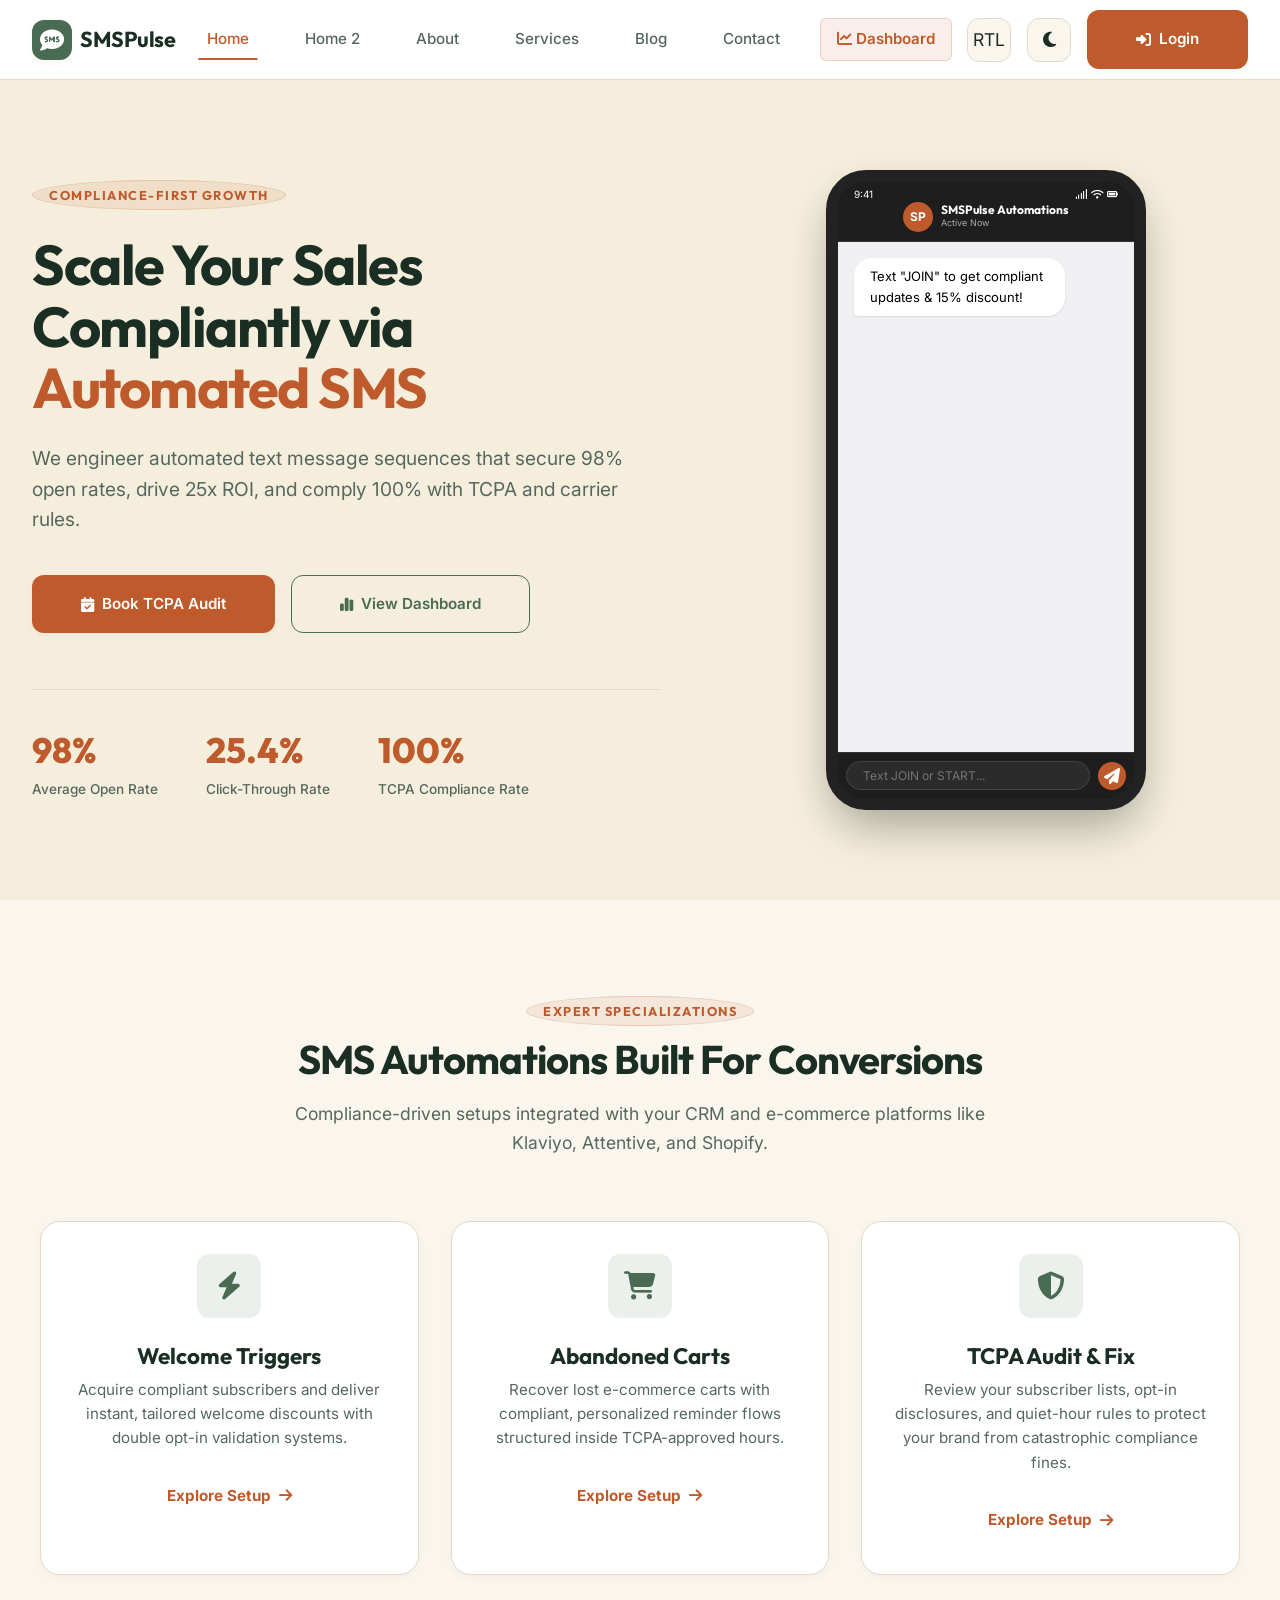
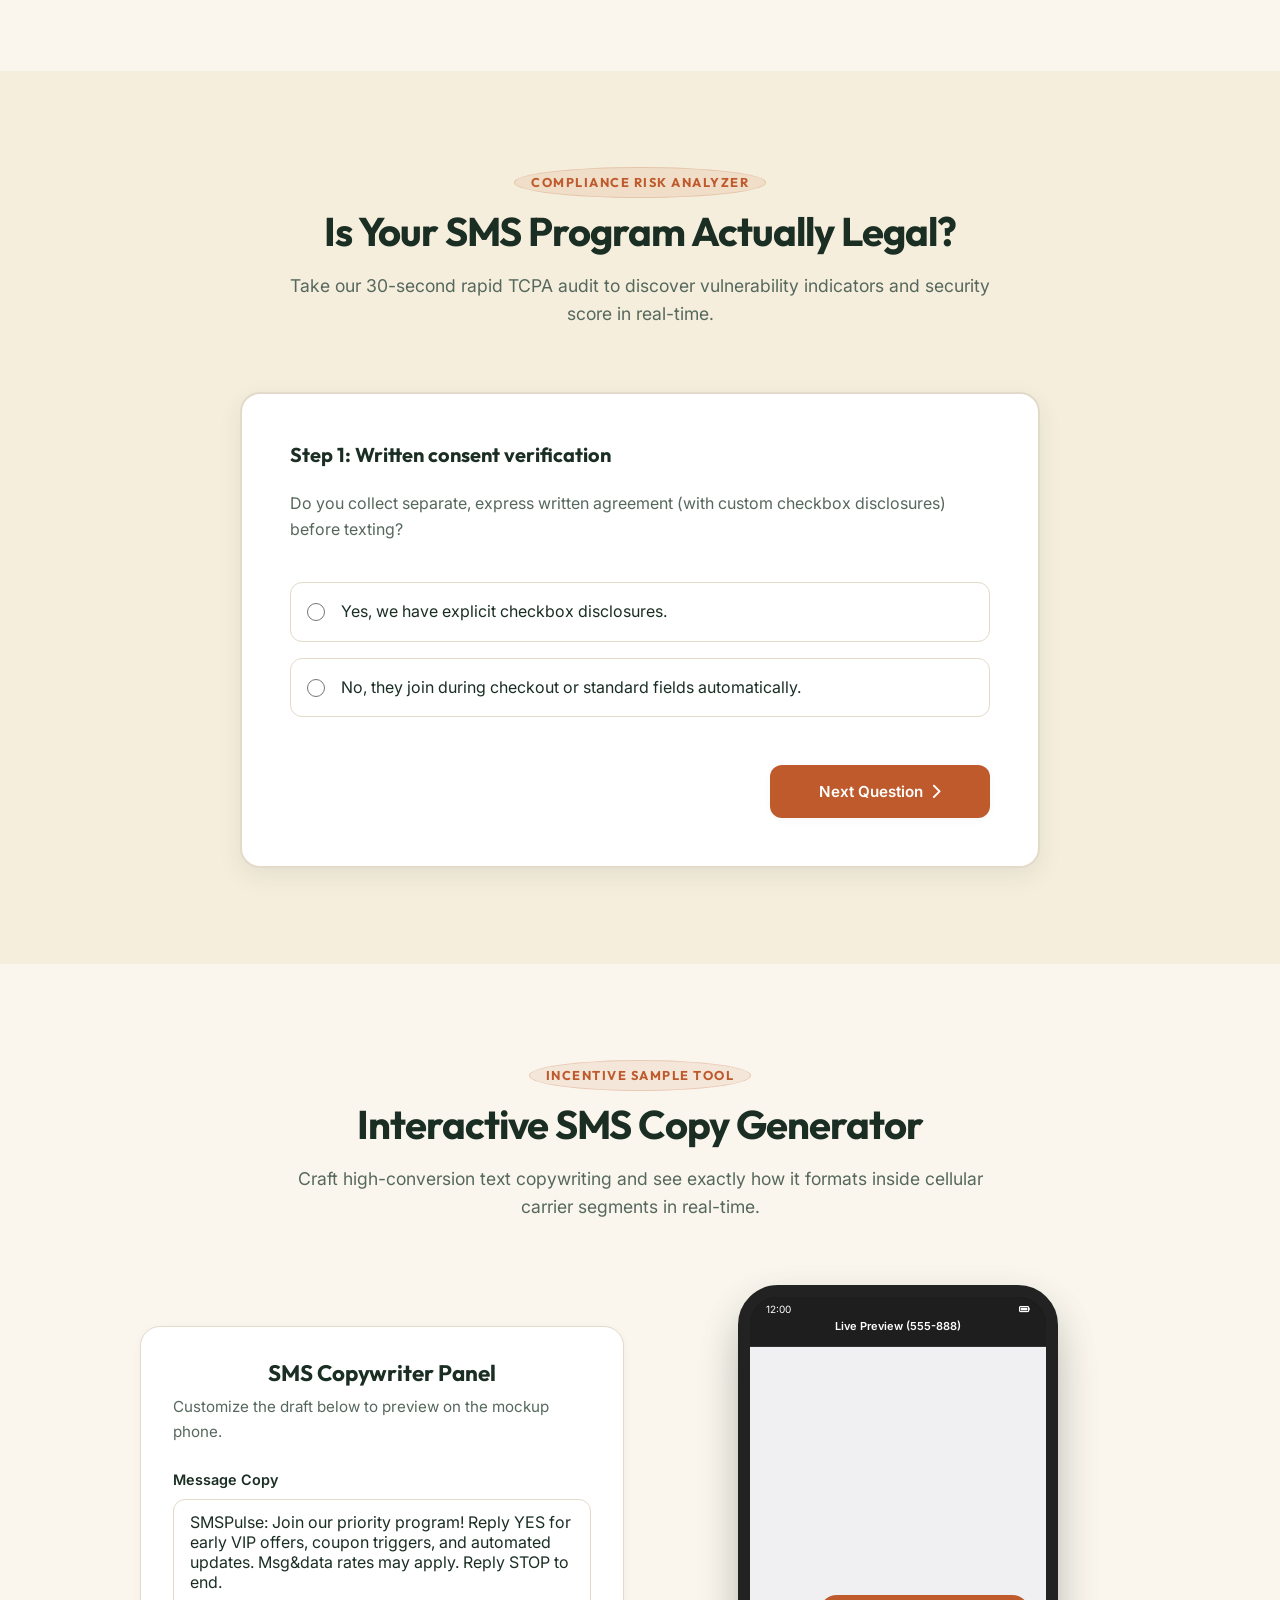
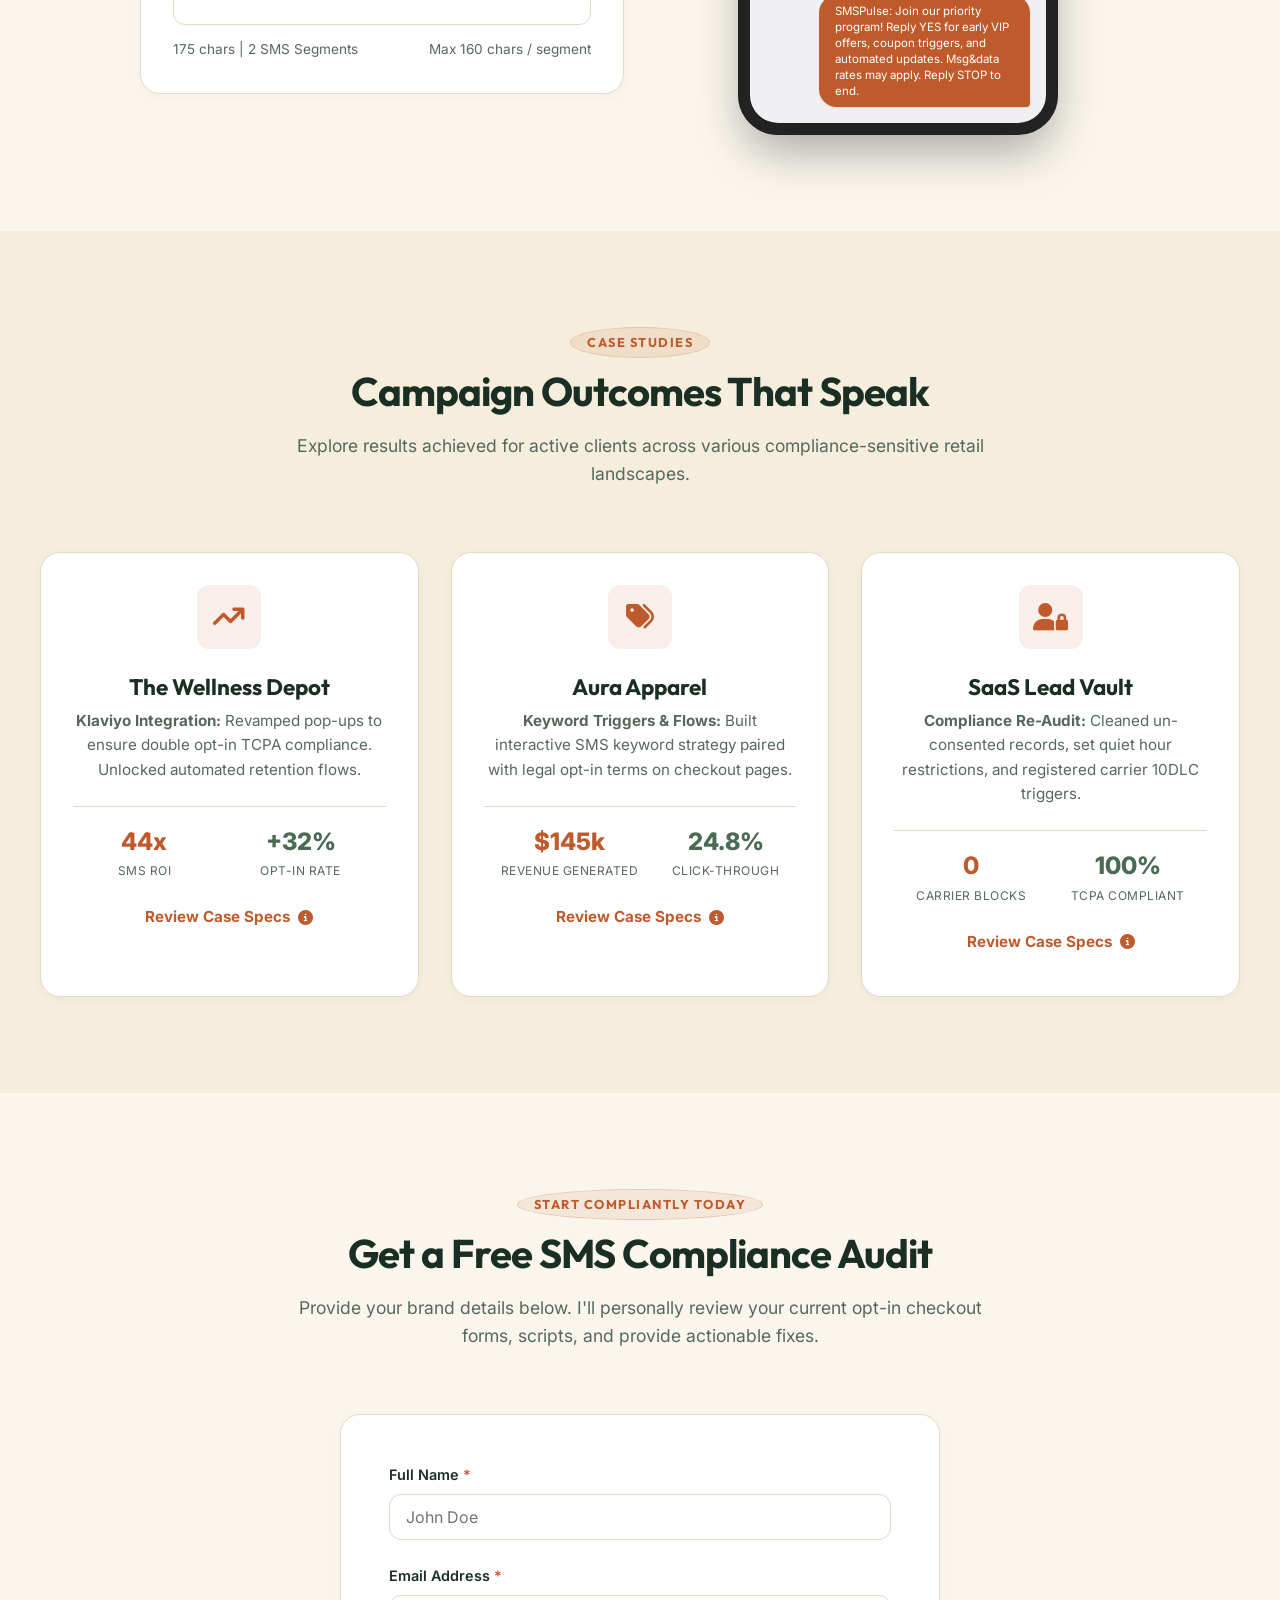
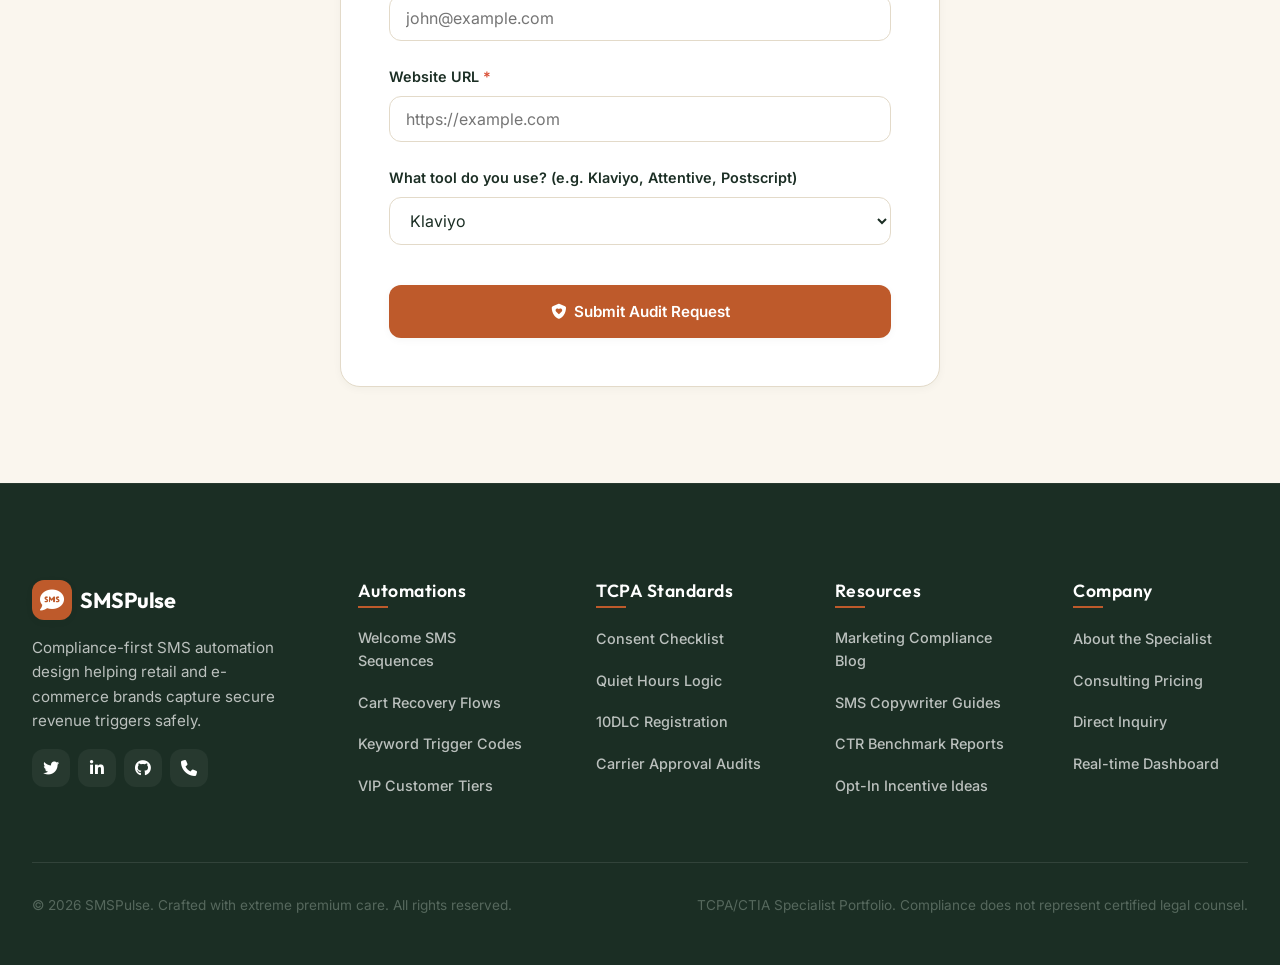
==== index.html @ 4cb79a8d "first commit" ====
<!DOCTYPE html>
<html lang="en">
<head>
  <meta charset="UTF-8">
  <meta name="viewport" content="width=device-width, initial-scale=1.0">
  <title>SMSPulse | Freelance SMS Marketing Automation Specialist</title>
  <meta http-equiv="refresh" content="0; url=pages/index.html">
  <script>
    window.location.href = "pages/index.html";
  </script>
</head>
<body>
  <div style="font-family: sans-serif; text-align: center; padding: 100px;">
    <h2>SMSPulse Portfolio</h2>
    <p>Redirecting to the homepage... If you are not redirected automatically, <a href="pages/index.html">click here</a>.</p>
  </div>
</body>
</html>
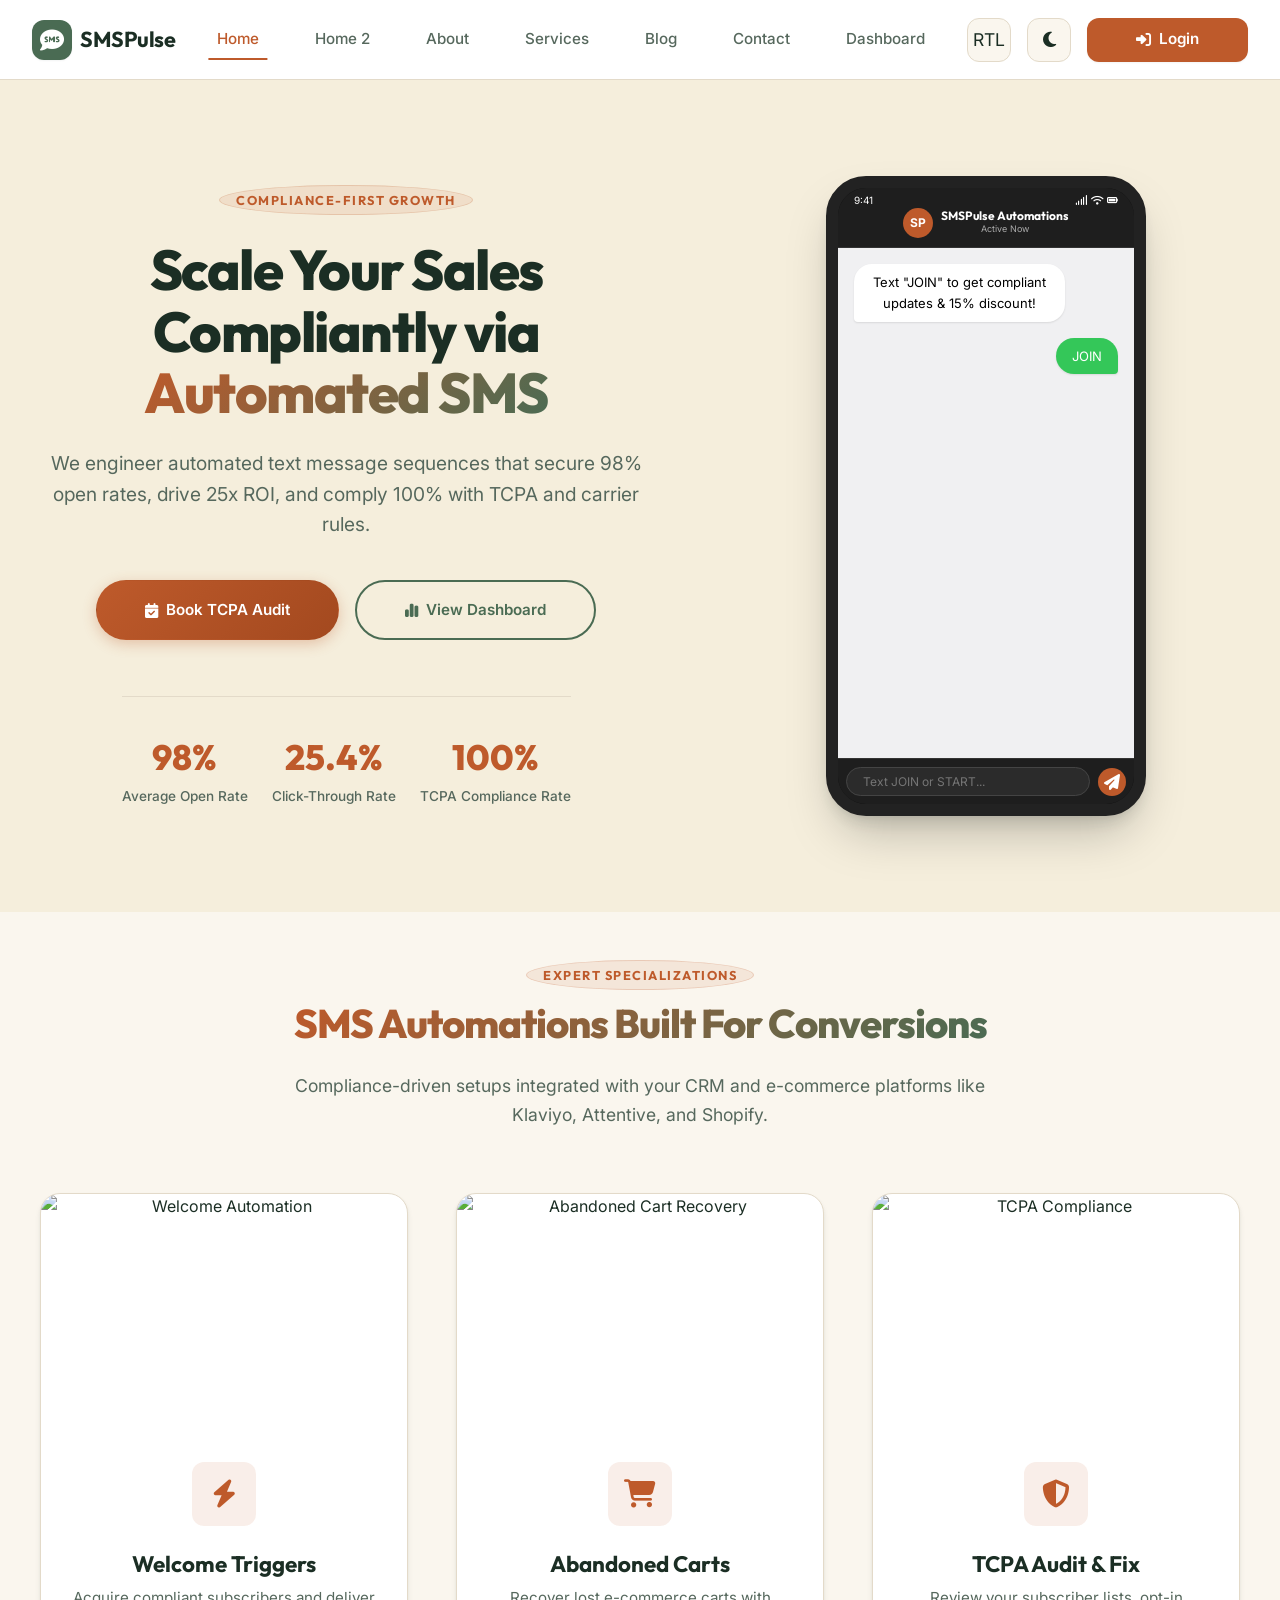
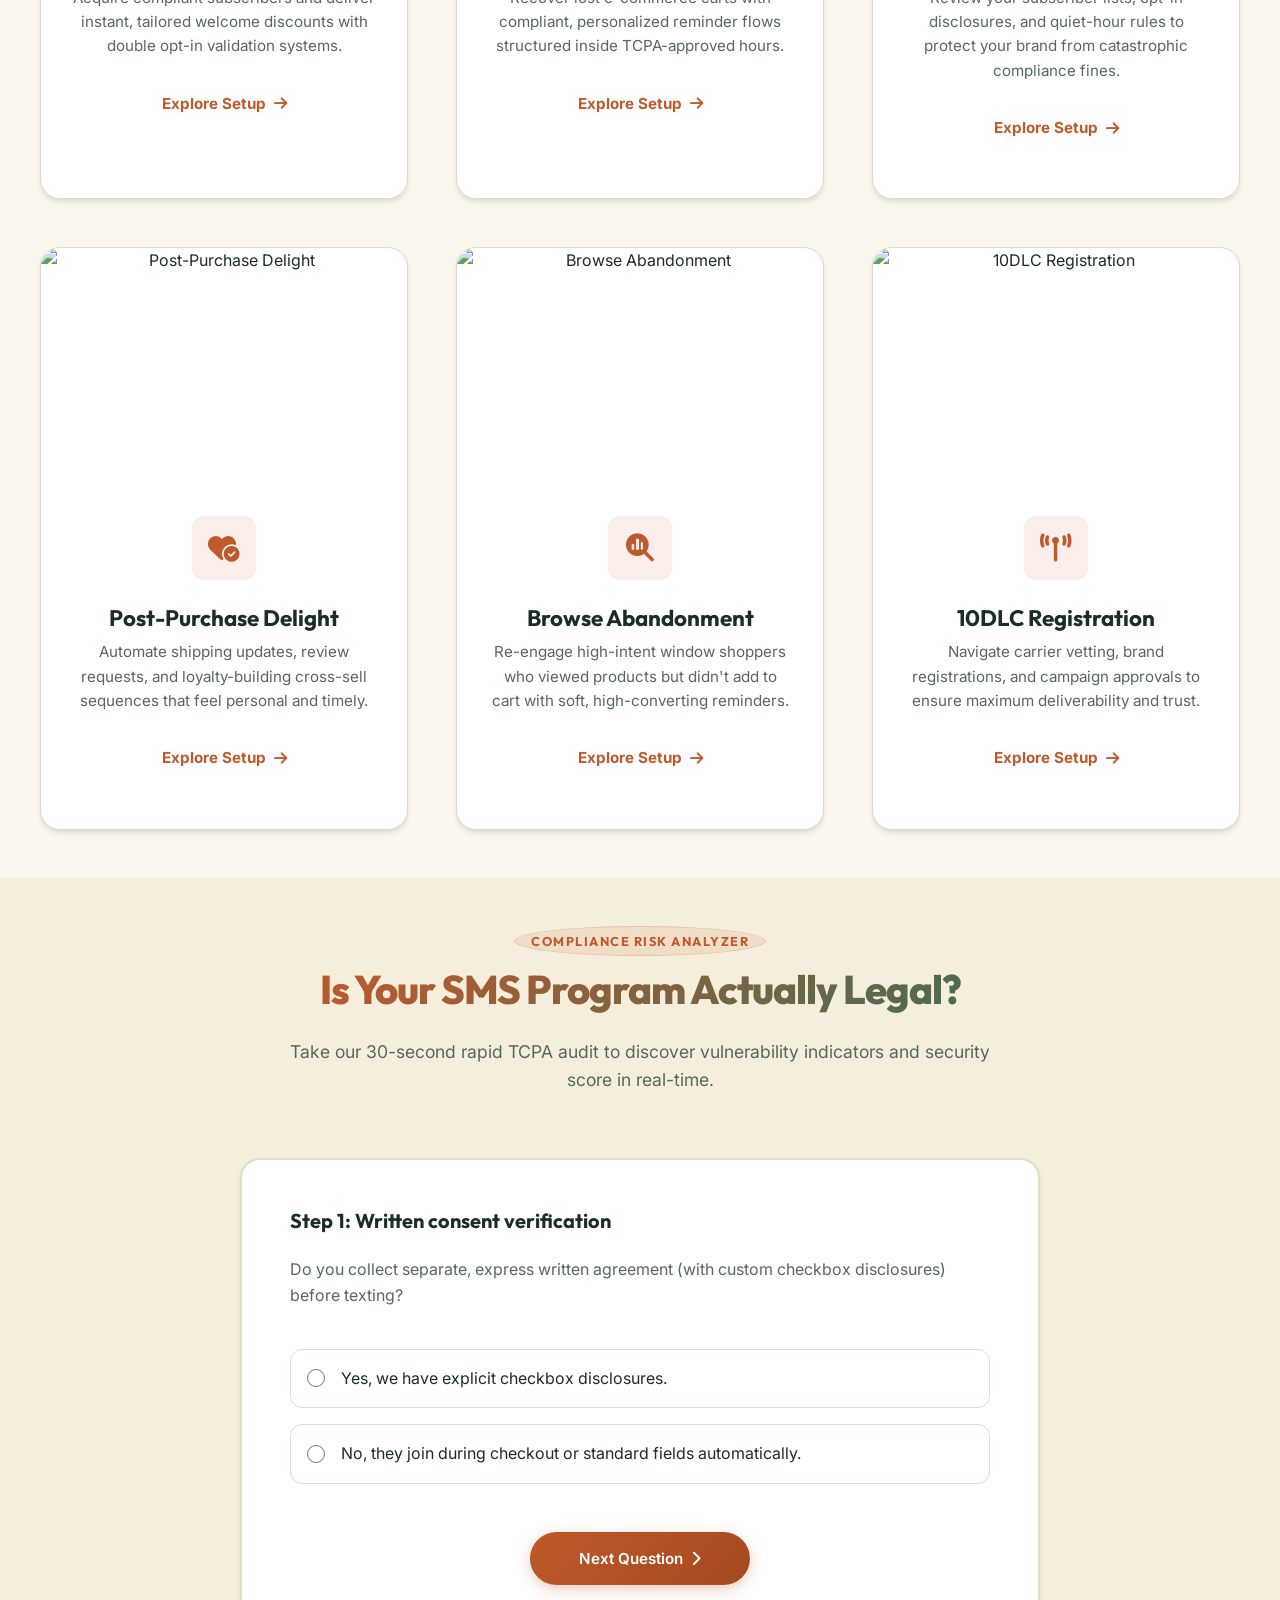
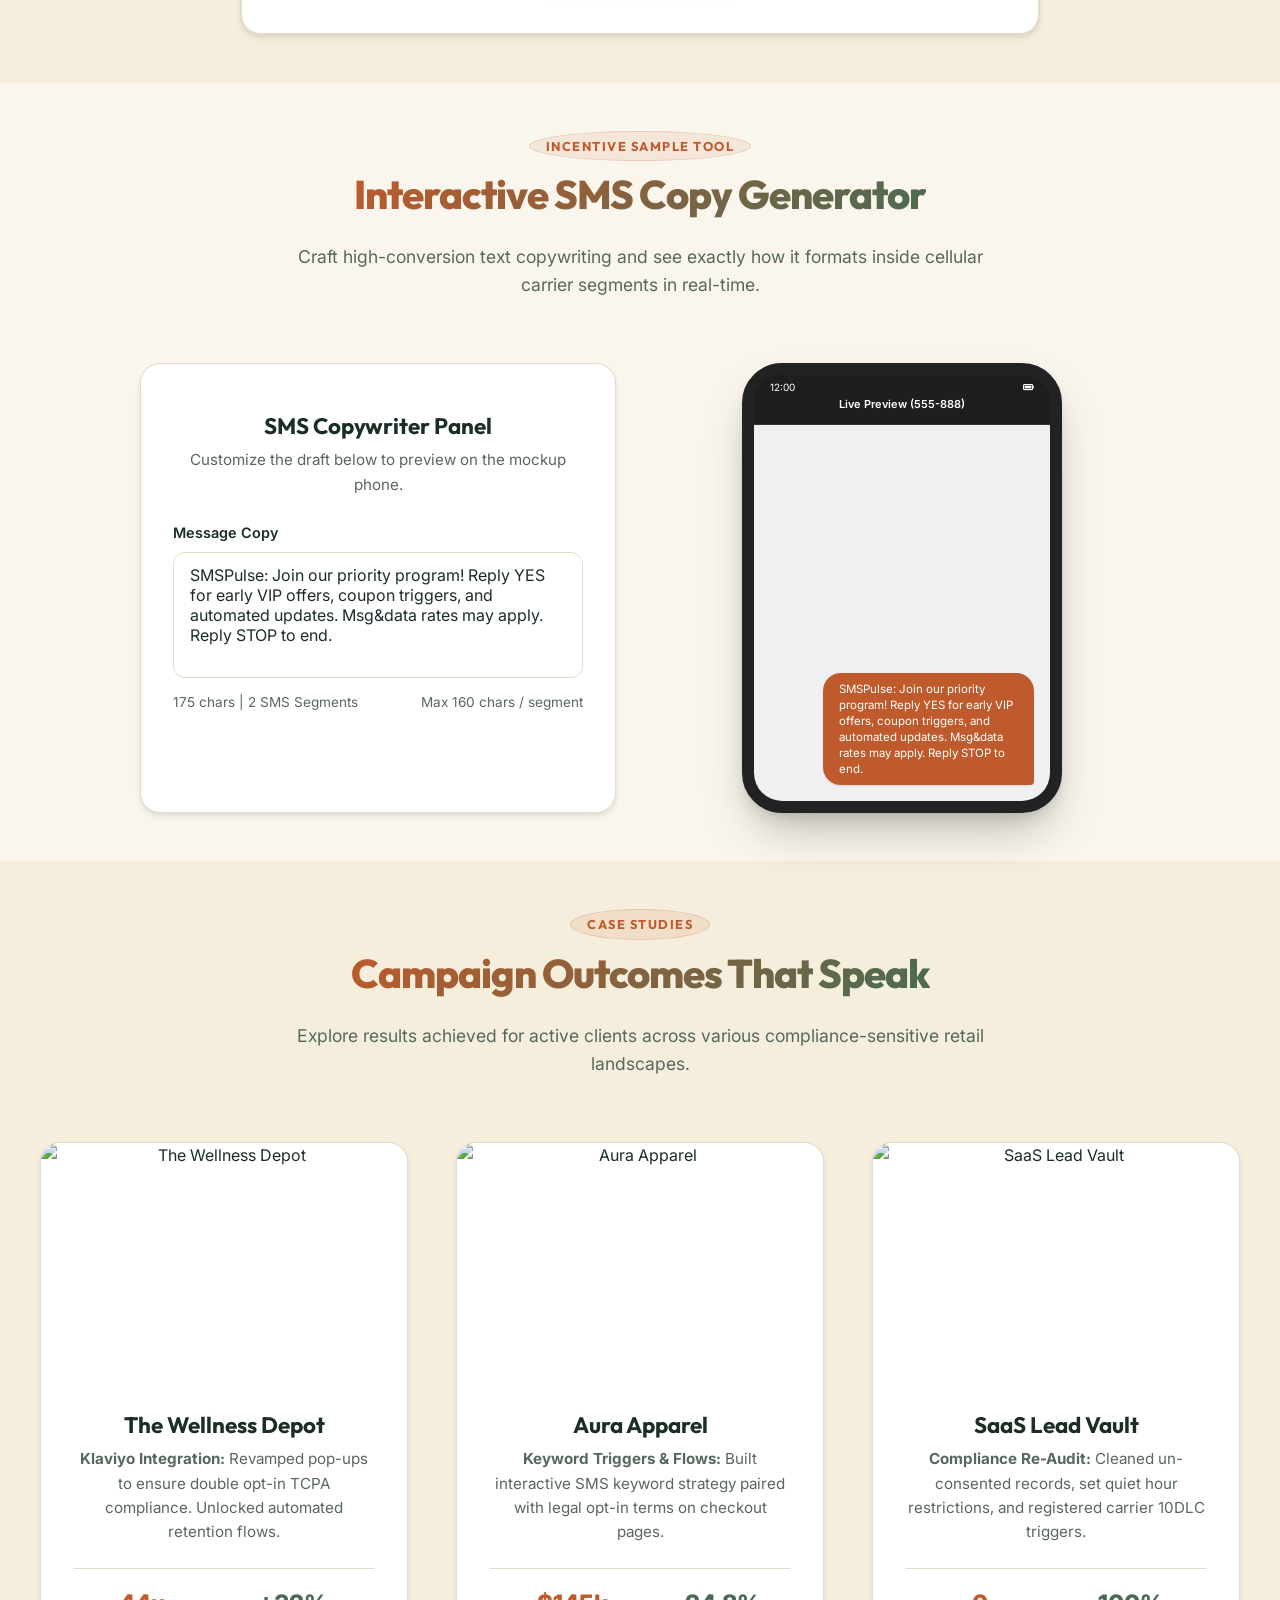
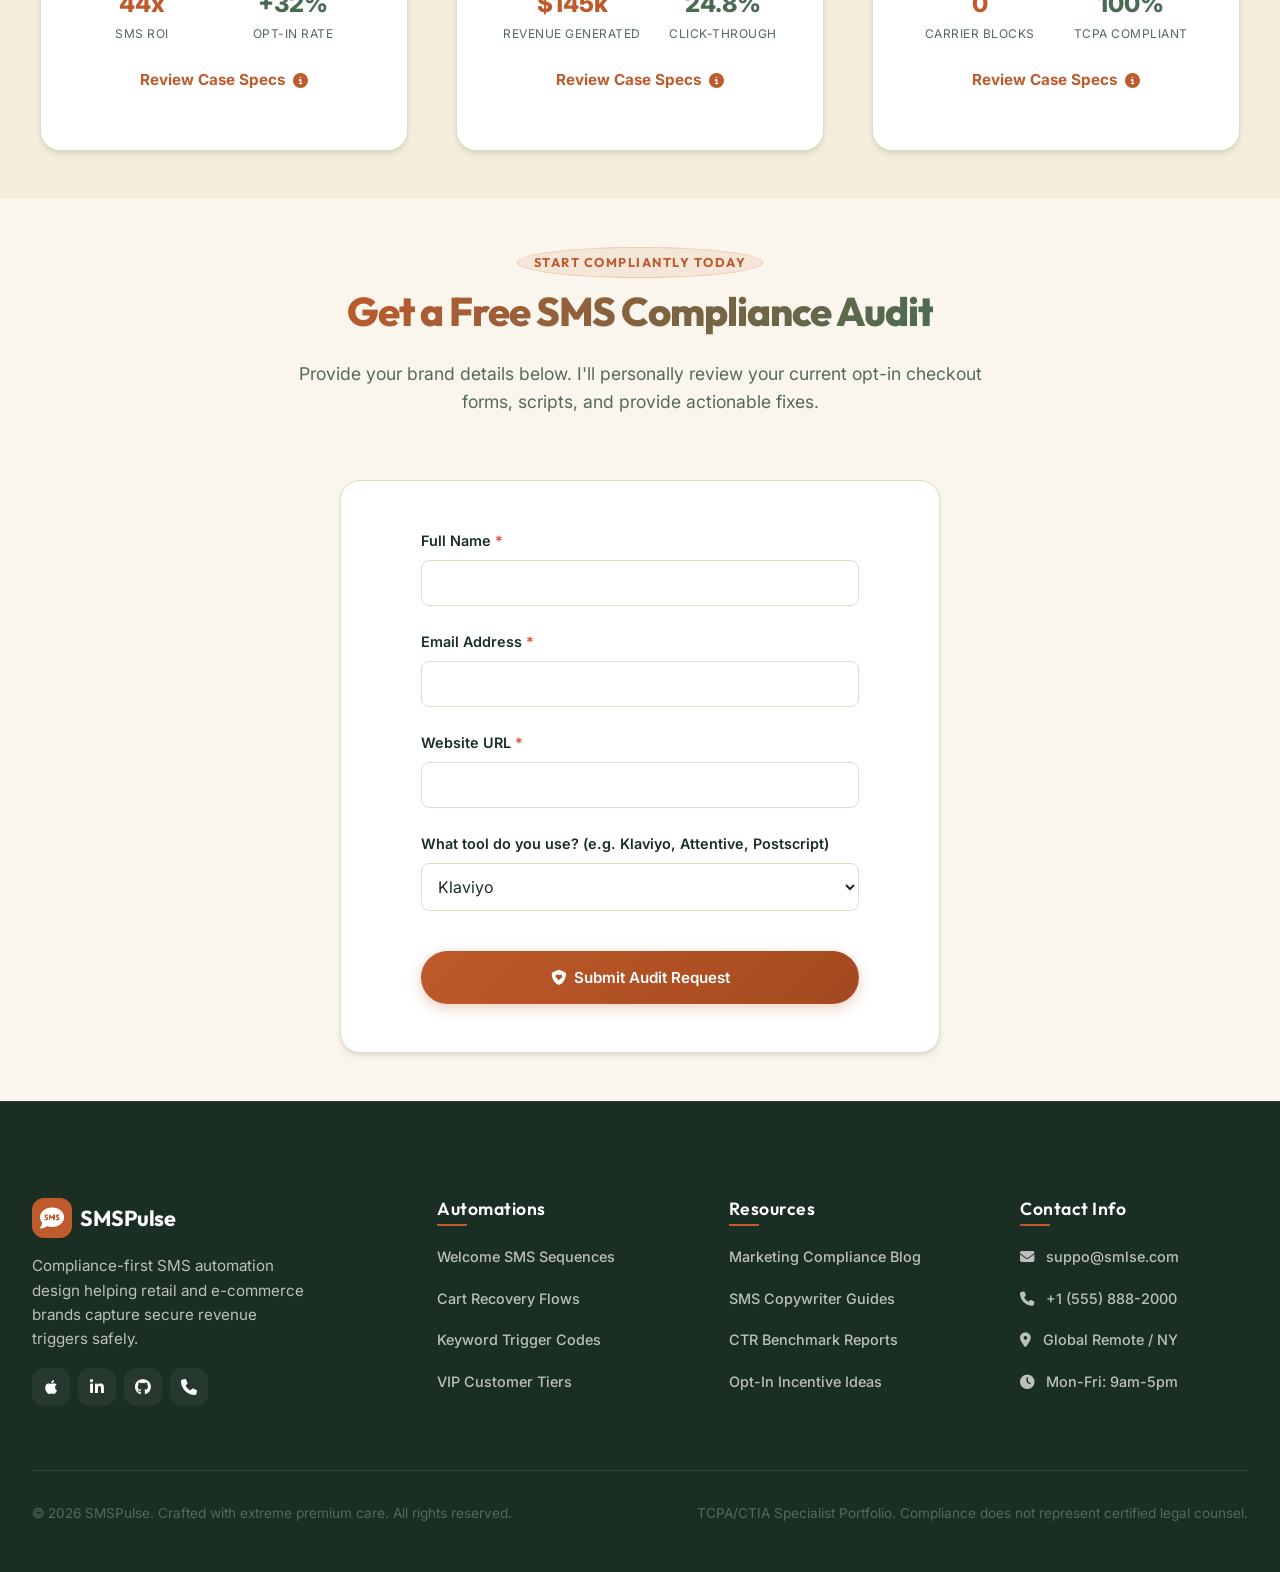
==== commit afd960cb: "U" ====
--- a/index.html
+++ b/index.html
@@ -5,6 +5,7 @@
   <meta name="viewport" content="width=device-width, initial-scale=1.0">
   <title>SMSPulse | Freelance SMS Marketing Automation Specialist</title>
   <meta http-equiv="refresh" content="0; url=pages/index.html">
+  <link rel="icon" type="image/png" href="assets/img/favicon.png">
   <script>
     window.location.href = "pages/index.html";
   </script>
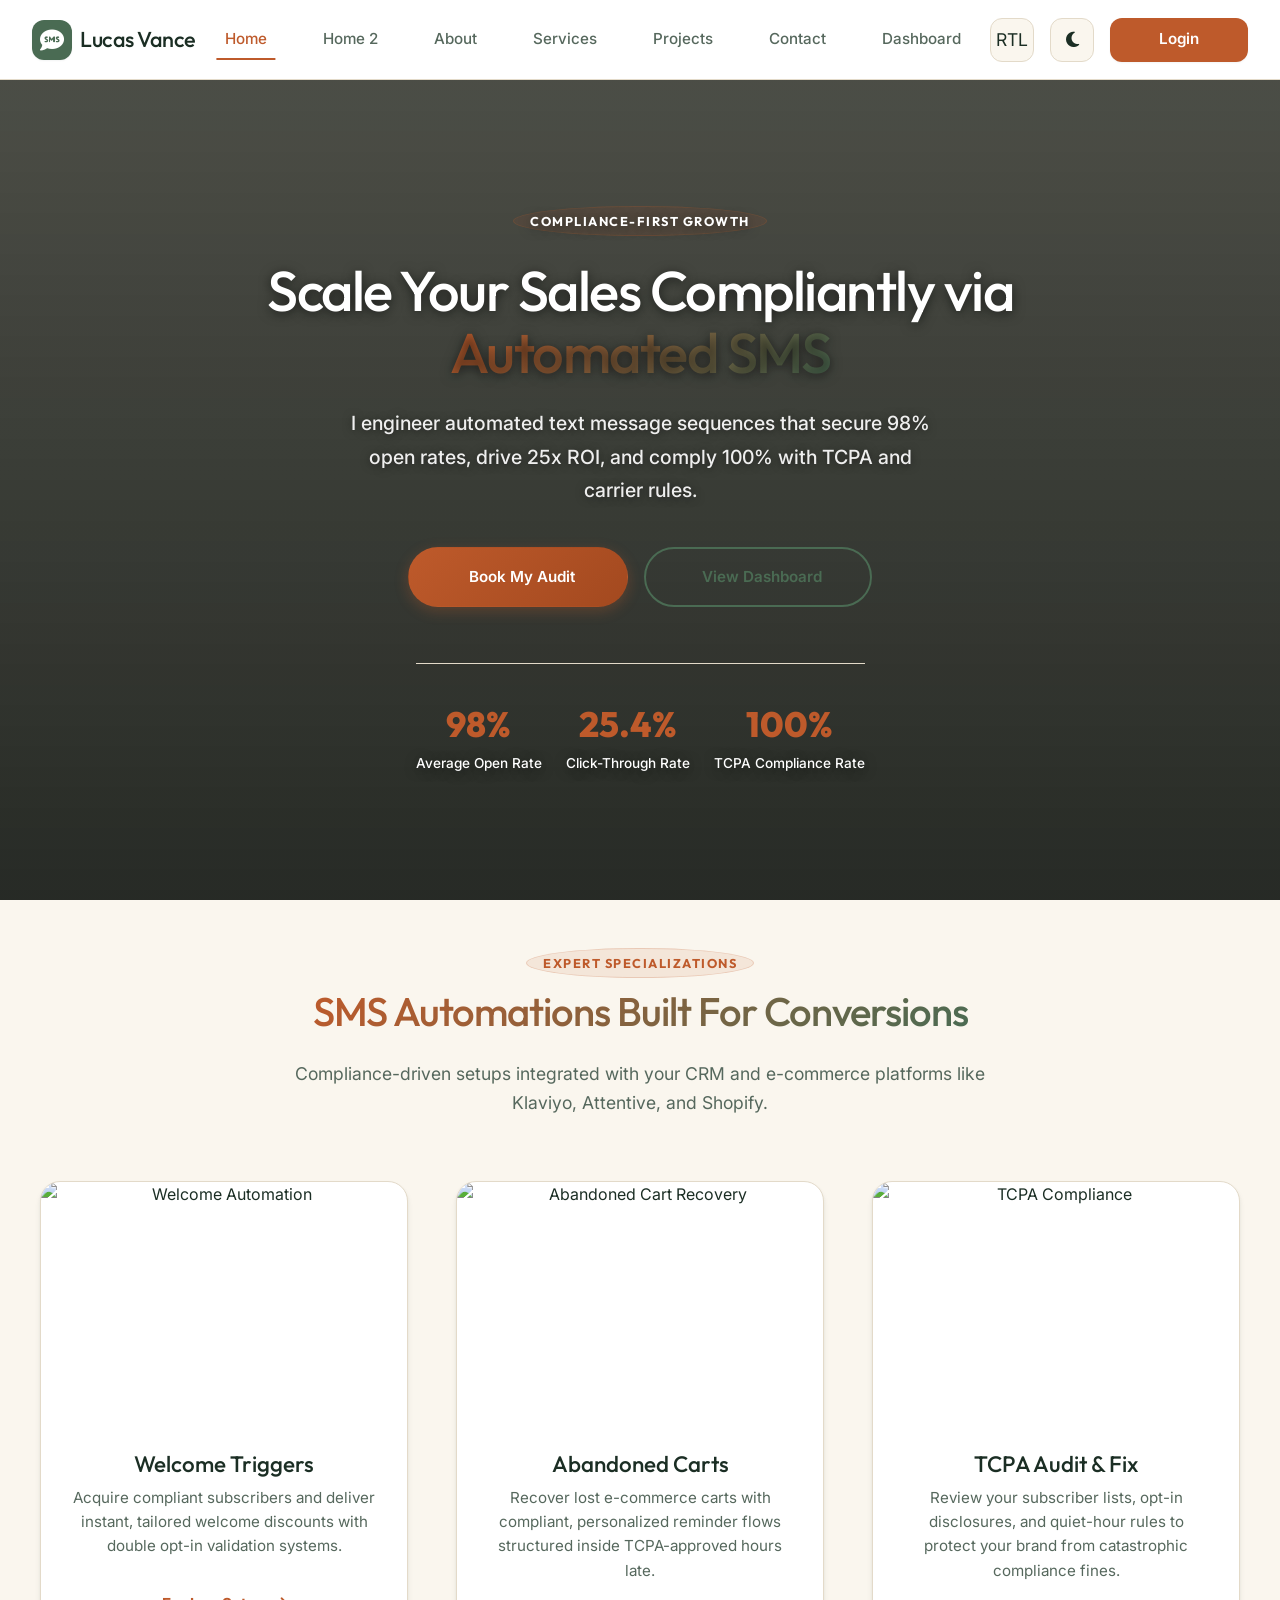
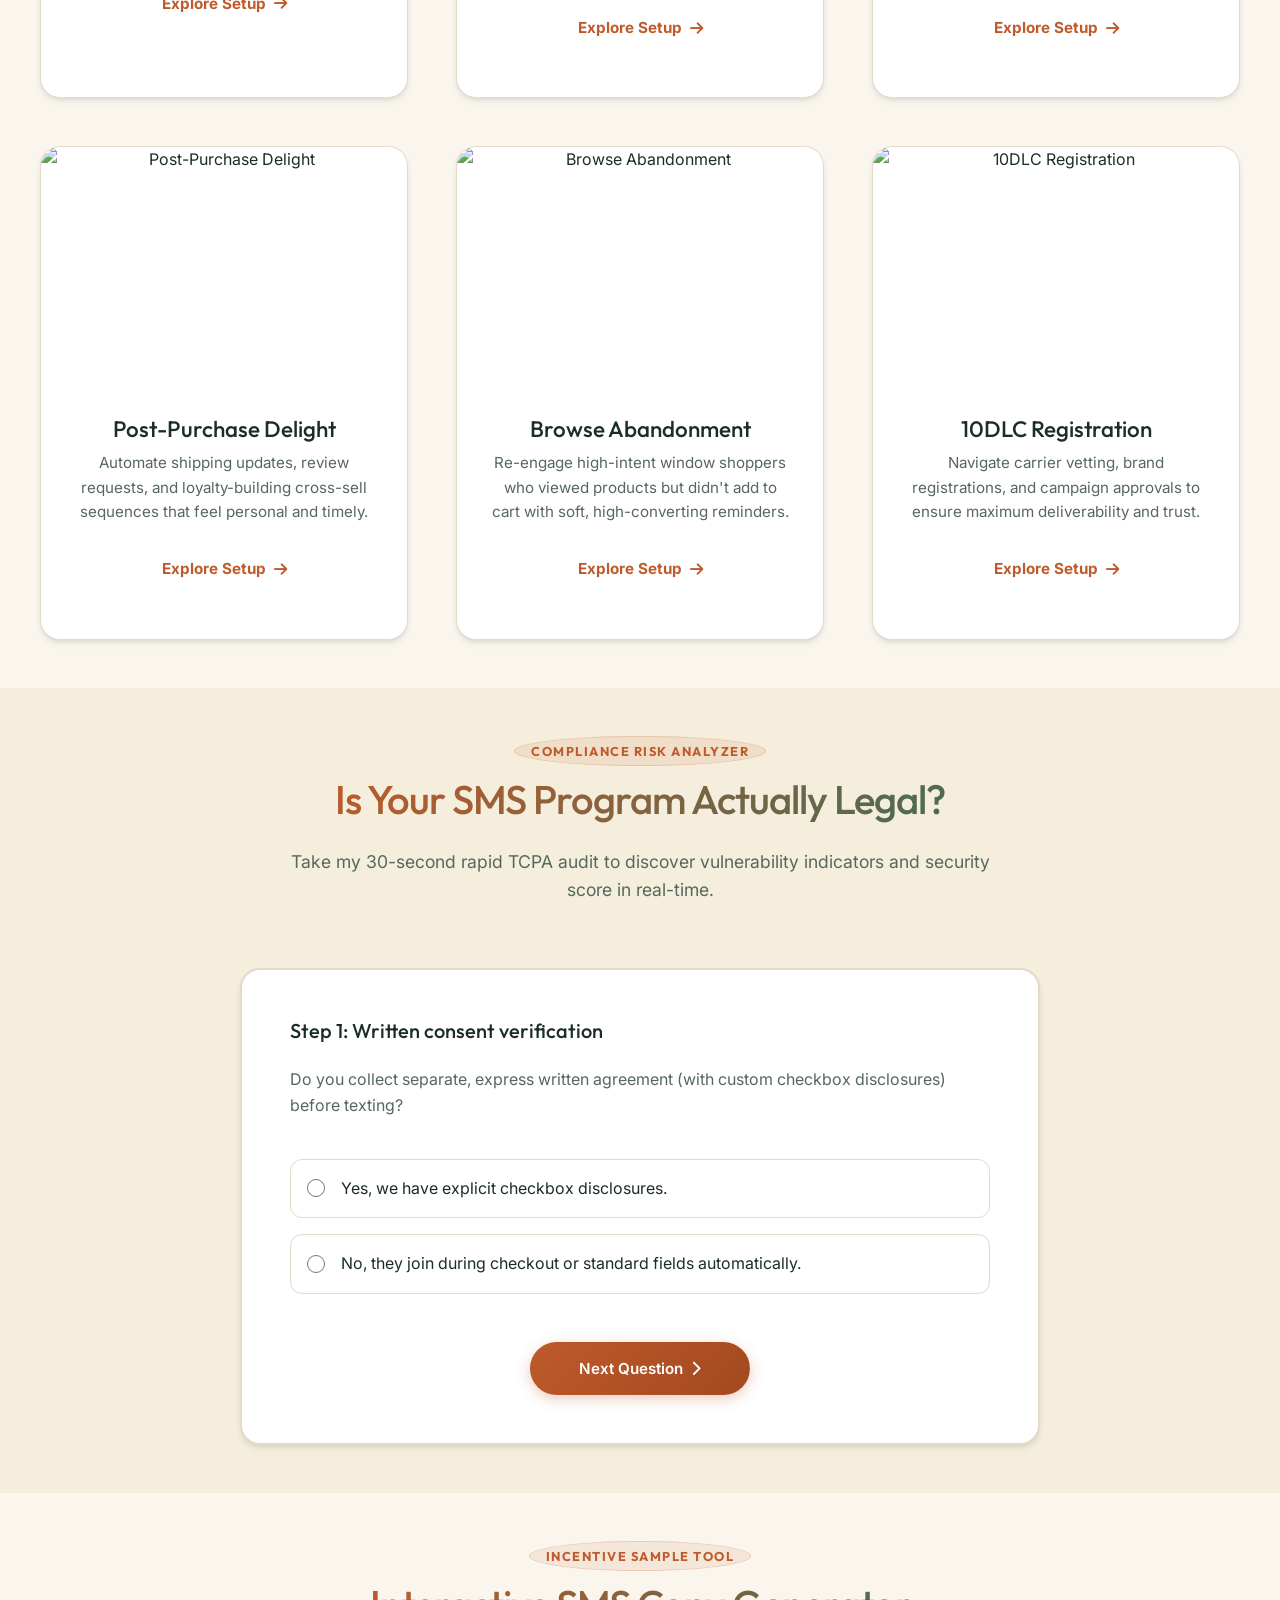
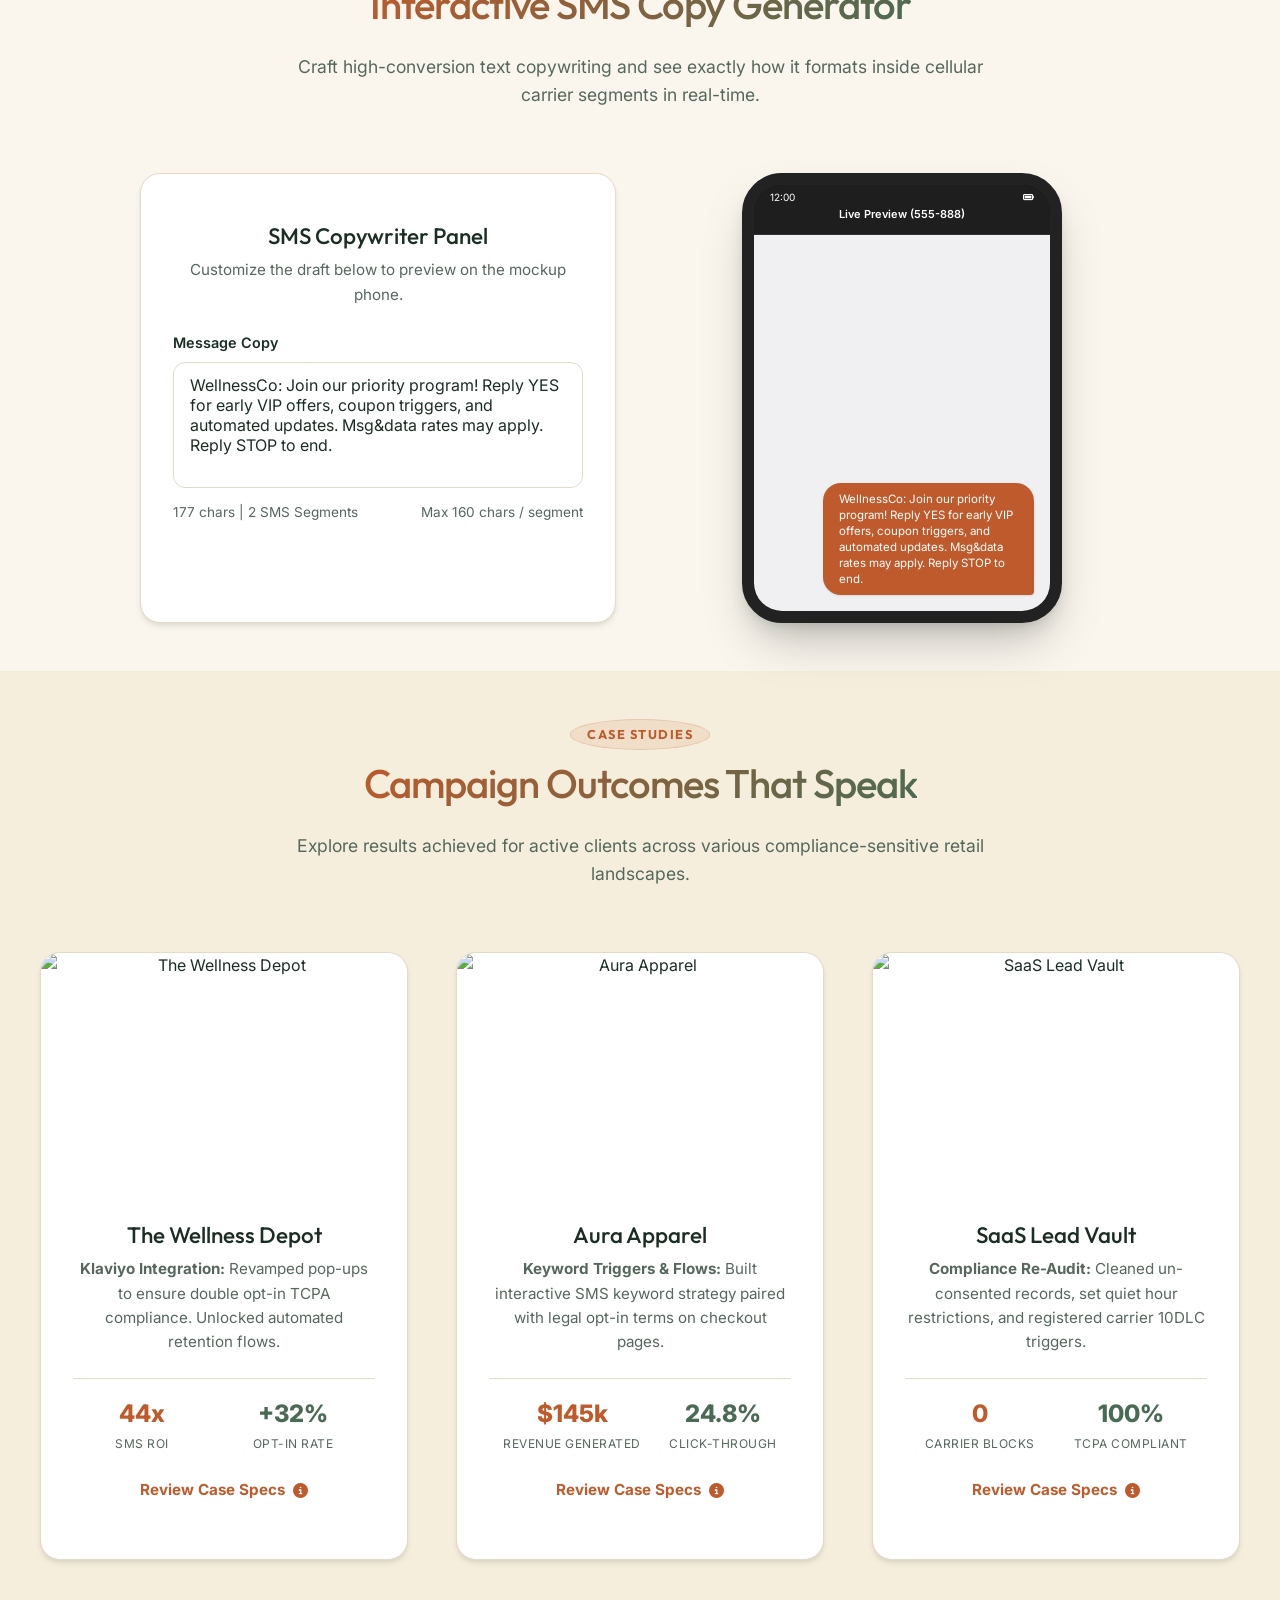
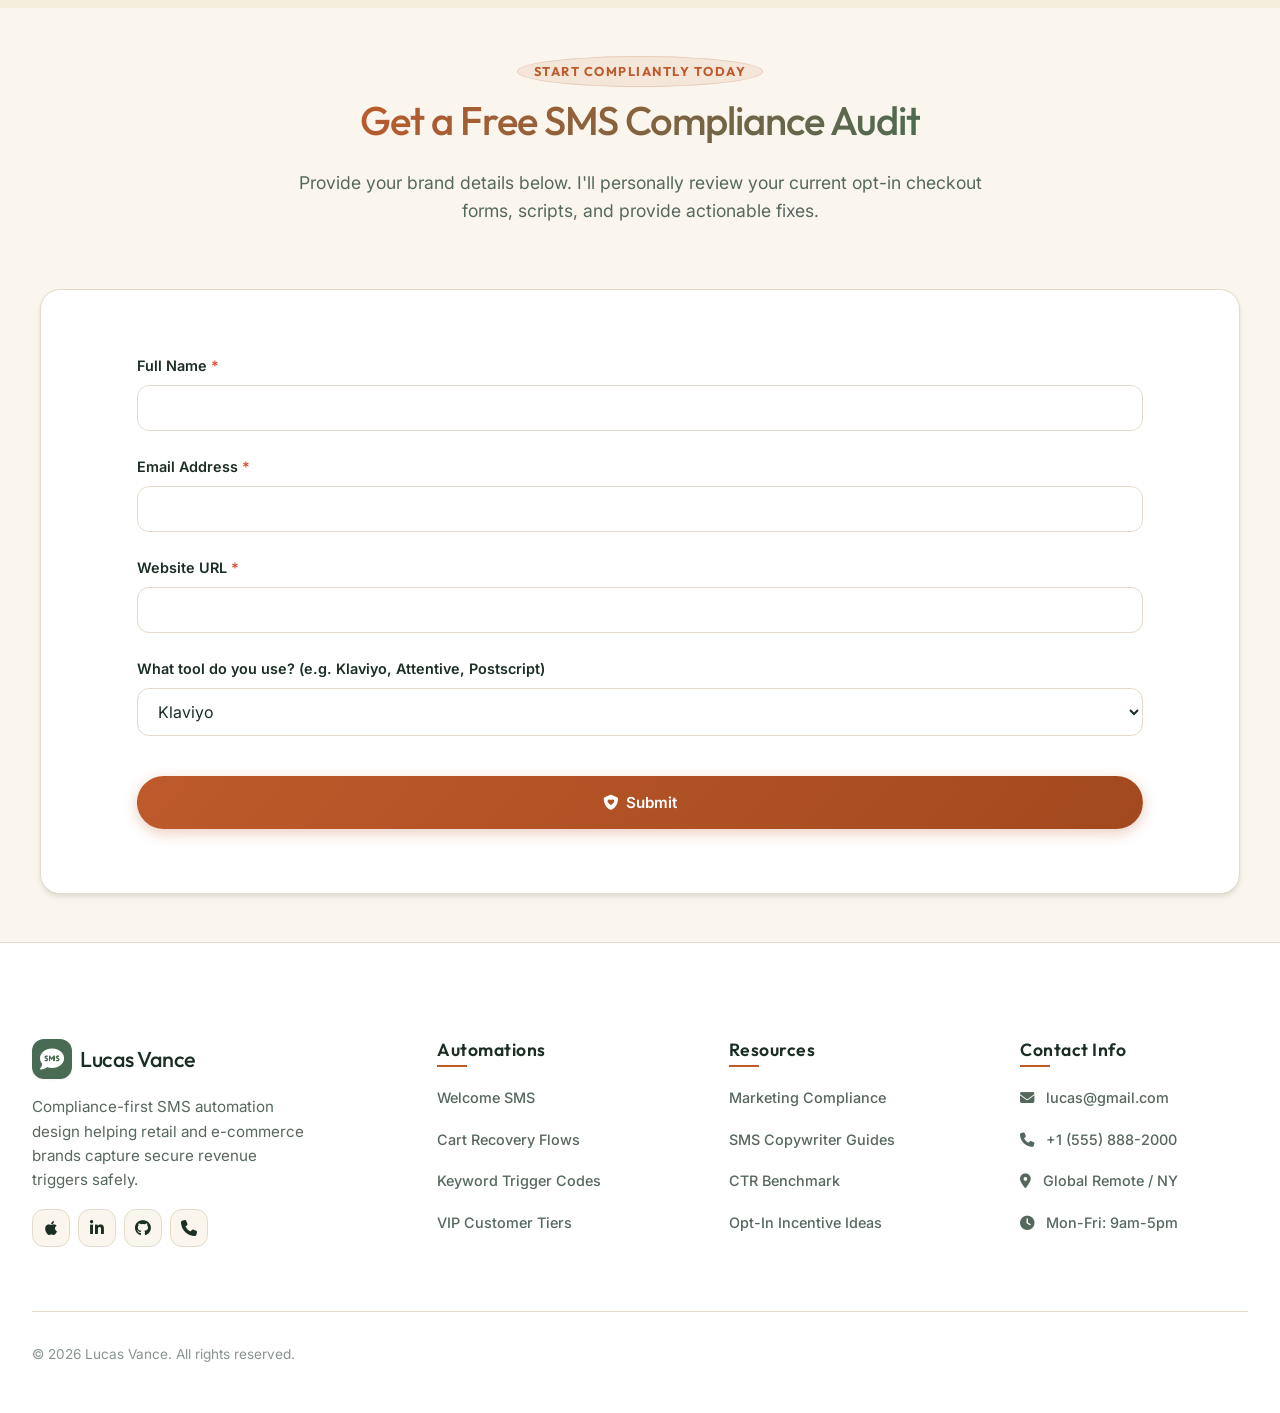
==== commit 5e787826: "U" ====
--- a/index.html
+++ b/index.html
@@ -3,7 +3,7 @@
 <head>
   <meta charset="UTF-8">
   <meta name="viewport" content="width=device-width, initial-scale=1.0">
-  <title>SMSPulse | Freelance SMS Marketing Automation Specialist</title>
+  <title>Lucas Vance | Freelance SMS Marketing Automation Specialist</title>
   <meta http-equiv="refresh" content="0; url=pages/index.html">
   <link rel="icon" type="image/png" href="assets/img/favicon.png">
   <script>
